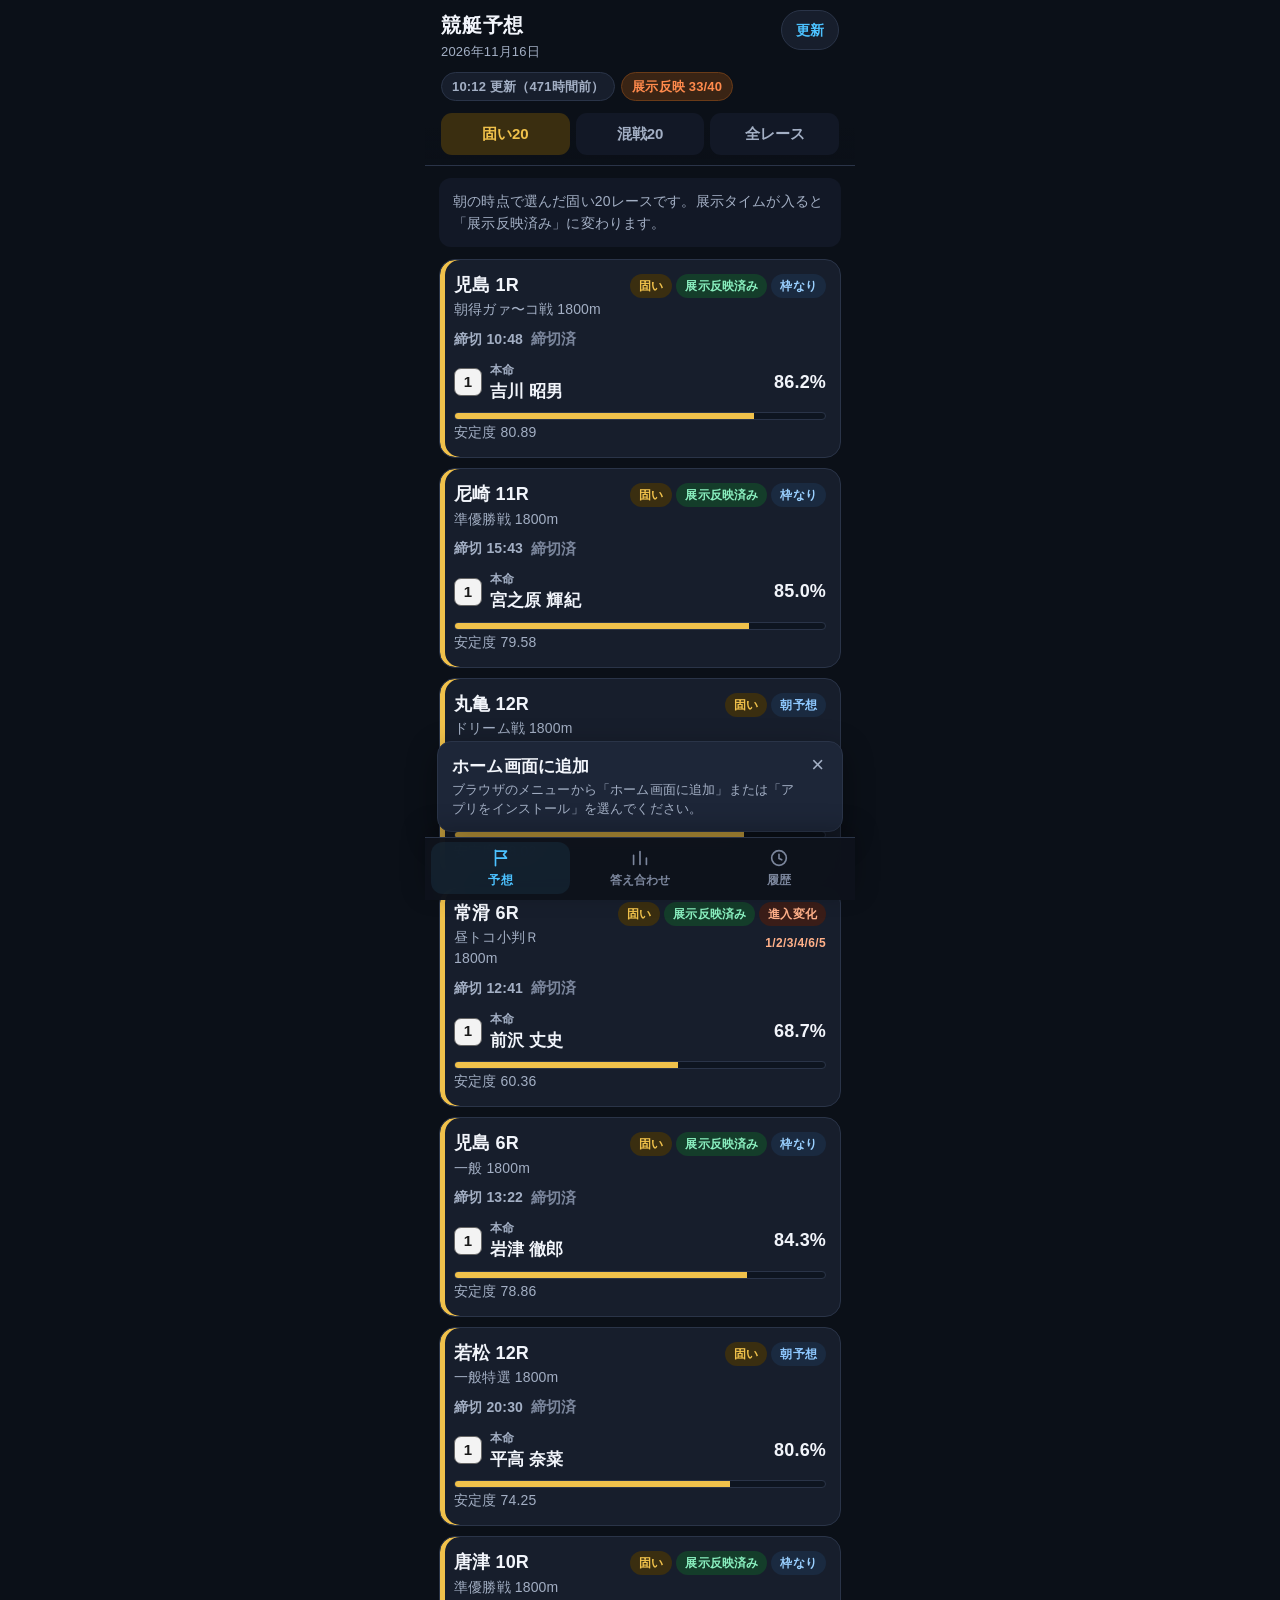
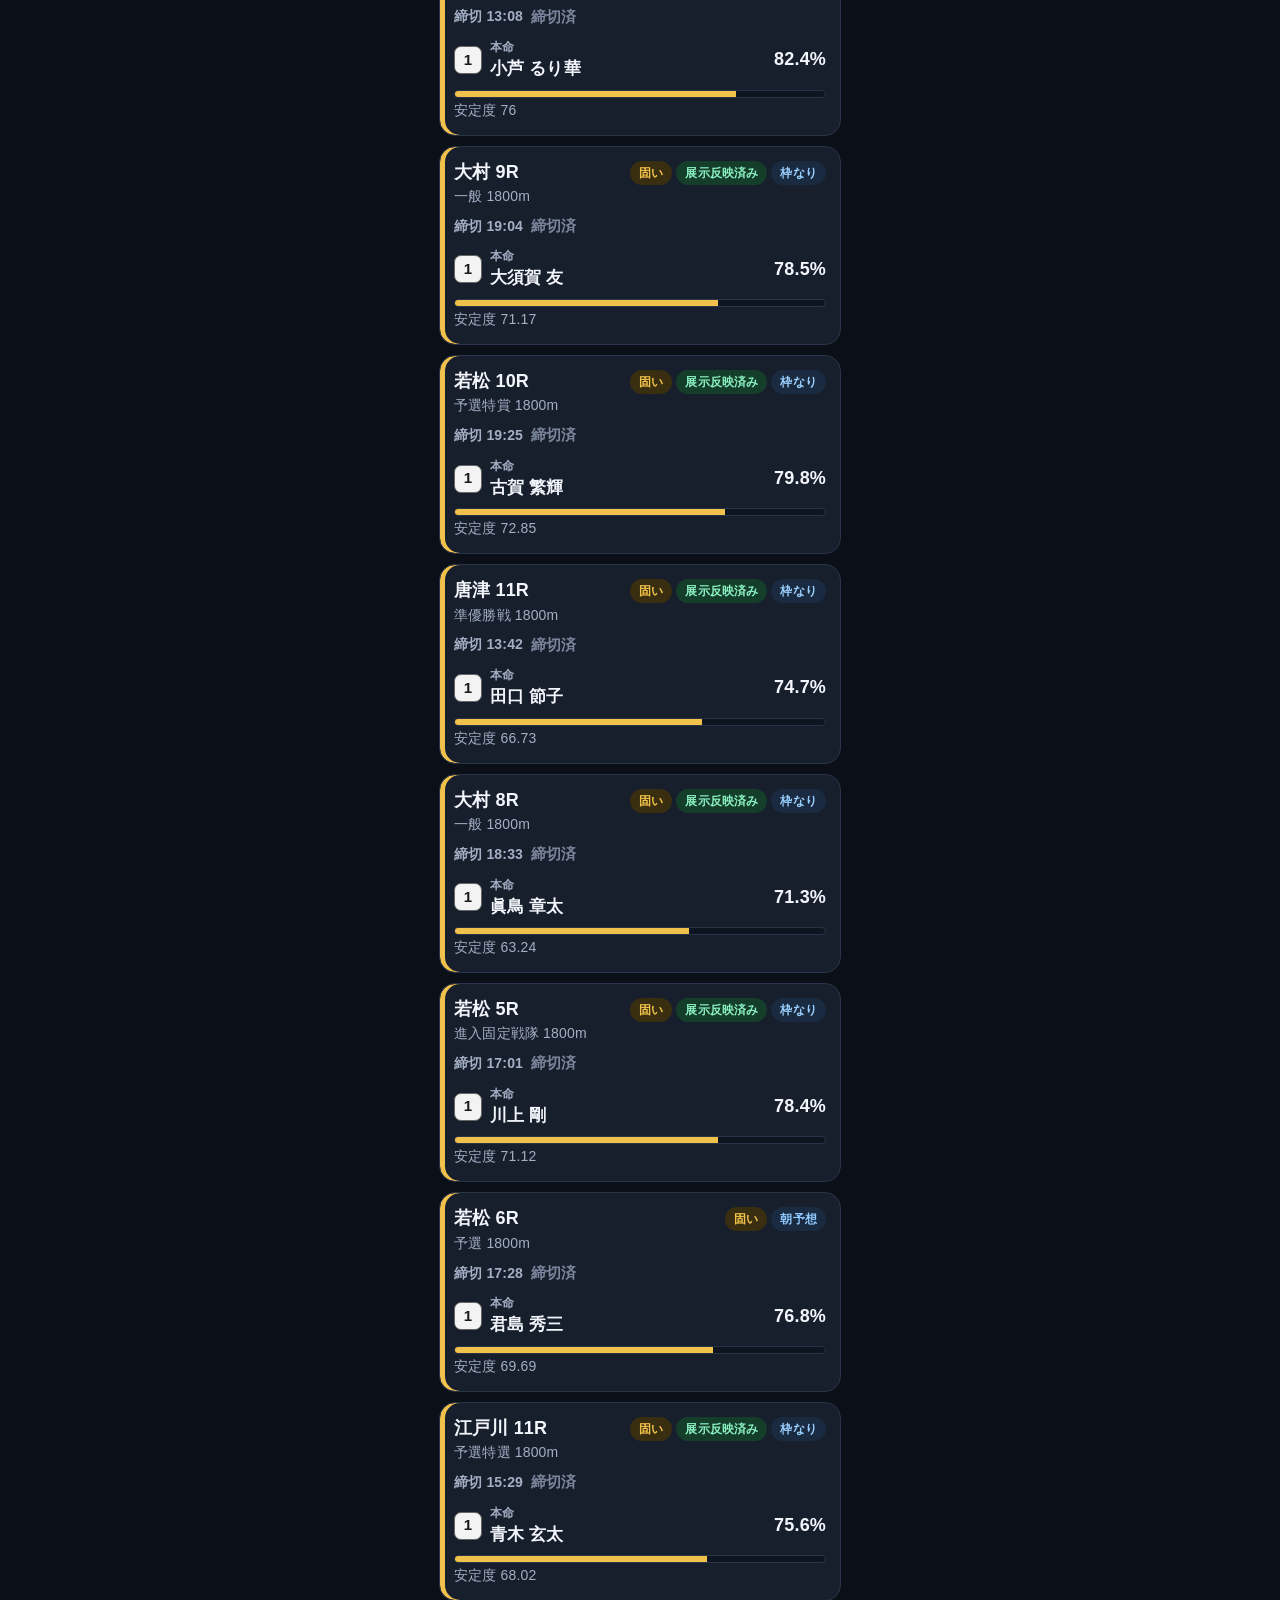
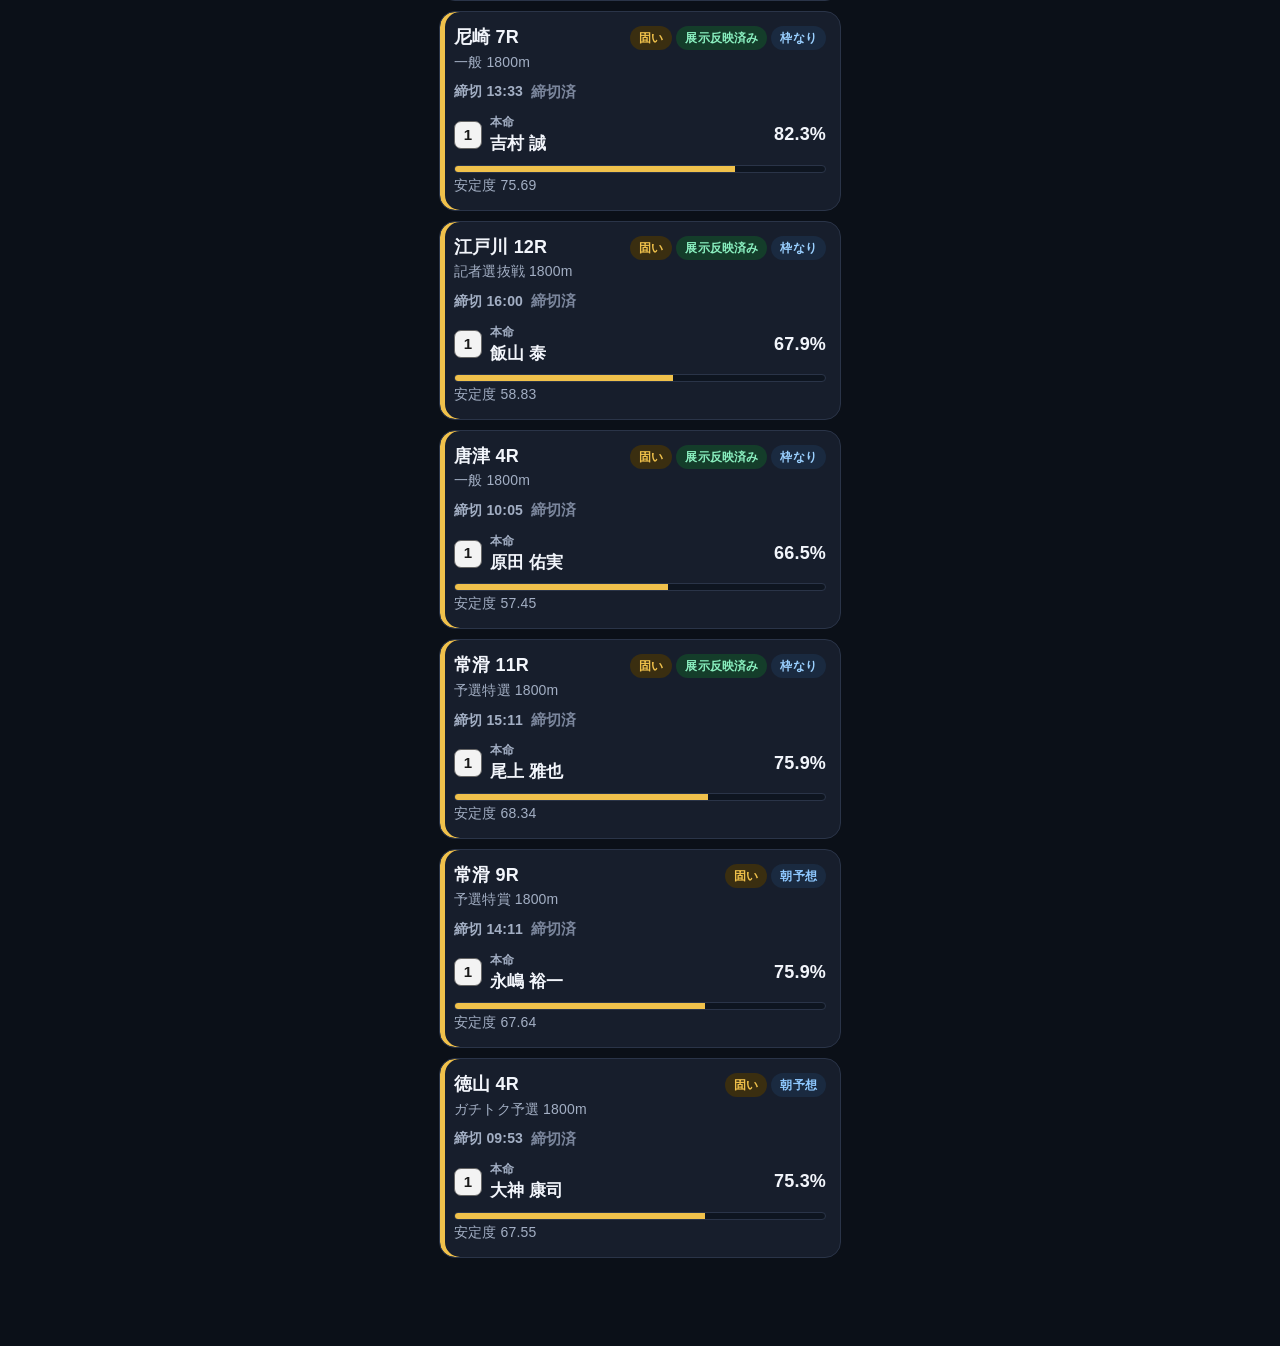
==== index.html @ 57f702c6 "deploy 2026-11-16 19:12 JST" ====
<!DOCTYPE html>
<html lang="ja">
<head>
<meta charset="UTF-8">
<meta name="viewport" content="width=device-width,initial-scale=1,viewport-fit=cover">
<meta name="theme-color" content="#0b1018">
<meta name="robots" content="noindex, nofollow, noarchive">
<meta name="googlebot" content="noindex, nofollow, noarchive">
<meta name="apple-mobile-web-app-capable" content="yes">
<meta name="apple-mobile-web-app-status-bar-style" content="black-translucent">
<meta name="apple-mobile-web-app-title" content="競艇予想">
<meta name="mobile-web-app-capable" content="yes">
<meta name="description" content="競艇の当日予想と答え合わせ">
<link rel="manifest" href="manifest.webmanifest">
<link rel="apple-touch-icon" href="icons/apple-touch-icon.png">
<link rel="icon" type="image/png" sizes="192x192" href="icons/icon-192.png">
<title>競艇予想</title>
<link rel="stylesheet" href="styles.css">
</head>
<body>
<div class="app">
  <header class="top" id="top">
    <div class="brand">
      <div>
        <h1 id="pageTitle">競艇予想</h1>
        <div class="date" id="dateLabel"></div>
      </div>
      <button type="button" class="refresh" id="refreshBtn" aria-label="最新に更新">更新</button>
    </div>
    <div class="status-row" id="statusRow"></div>
    <div class="segments" id="segments" hidden>
      <button type="button" data-seg="solid" class="on">固い20</button>
      <button type="button" data-seg="mixed">混戦20</button>
      <button type="button" data-seg="all">全レース</button>
    </div>
  </header>
  <main id="main"></main>
  <div class="install" id="installBanner" hidden>
    <div>
      <strong>ホーム画面に追加</strong>
      <div class="install-how" id="installHow"></div>
    </div>
    <button type="button" class="install-x" id="installClose" aria-label="閉じる">×</button>
  </div>
  <nav class="tabbar" aria-label="メインメニュー">
    <a href="#/" class="tab on" data-tab="yoso">
      <svg viewBox="0 0 24 24" aria-hidden="true"><path d="M6 3.5v17" fill="none" stroke="currentColor" stroke-width="1.8" stroke-linecap="round"/><path d="M6 4.5h12l-3.2 3.8 3.2 3.8H6" fill="none" stroke="currentColor" stroke-width="1.8" stroke-linejoin="round"/></svg>
      <span>予想</span>
    </a>
    <a href="#/report" class="tab" data-tab="report">
      <svg viewBox="0 0 24 24" aria-hidden="true"><path d="M5 19V9m7 10V5m7 14v-7" fill="none" stroke="currentColor" stroke-width="1.8" stroke-linecap="round"/></svg>
      <span>答え合わせ</span>
    </a>
    <a href="#/history" class="tab" data-tab="history">
      <svg viewBox="0 0 24 24" aria-hidden="true"><circle cx="12" cy="12" r="8" fill="none" stroke="currentColor" stroke-width="1.8"/><path d="M12 8v4.5l3 1.5" fill="none" stroke="currentColor" stroke-width="1.8" stroke-linecap="round" stroke-linejoin="round"/></svg>
      <span>履歴</span>
    </a>
  </nav>
</div>
<script src="app.js" defer></script>
</body>
</html>
---- styles.css ----
:root{
  --bg:#0b1018; --bg2:#121826; --card:#171e2c; --card2:#1d2638;
  --line:#2a3448; --txt:#f2f5fb; --muted:#a3afc4; --dim:#7b869c;
  --acc:#4cc2ff; --gold:#f0c14b; --lilac:#d7b3ff; --ok:#3dce8a; --warn:#ff8a4c; --bad:#ff5d6c;
  --hard-bg:#3a2e10; --mix-bg:#2a2238; --exh-bg:#143d2a; --am-bg:#1a2a40;
  --tab-h:calc(60px + env(safe-area-inset-bottom,0px));
}
*{box-sizing:border-box;-webkit-tap-highlight-color:transparent}
/* hide attr */[hidden]{display:none!important}
html,body{margin:0;padding:0;background:var(--bg);color:var(--txt);
  font-family:-apple-system,BlinkMacSystemFont,"Hiragino Sans","Hiragino Kaku Gothic ProN","Noto Sans JP",sans-serif;
  font-size:17px;line-height:1.5;letter-spacing:.01em}
body{padding-bottom:var(--tab-h)}
a{color:var(--acc);text-decoration:none}
button,a.tab{font:inherit;color:inherit}
.app{max-width:430px;margin:0 auto;min-height:100vh;position:relative}

/* header */
header.top{position:sticky;top:0;z-index:30;
  background:linear-gradient(180deg,#0b1018 76%,rgba(11,16,24,.86));
  padding:calc(10px + env(safe-area-inset-top,0px)) 16px 0;
  border-bottom:1px solid var(--line)}
.brand{display:flex;align-items:flex-start;justify-content:space-between;gap:10px}
.brand h1{font-size:20px;margin:0;letter-spacing:.04em;font-weight:800}
.brand .date{color:var(--muted);font-size:13px;margin-top:2px}
.refresh{background:var(--card);border:1px solid var(--line);color:var(--acc);
  border-radius:999px;padding:8px 14px;font-size:14px;font-weight:700;cursor:pointer;min-height:40px}
.refresh:active{background:var(--card2)}
.refresh.busy{opacity:.6}
.status-row{display:flex;flex-wrap:wrap;gap:6px;margin:10px 0 8px;min-height:0}
.status-row:empty{display:none;margin:0}
.chip{display:inline-flex;align-items:center;gap:4px;border-radius:999px;
  padding:4px 10px;font-size:13px;font-weight:700;background:var(--card);border:1px solid var(--line);color:var(--muted)}
.chip.ok{background:var(--exh-bg);border-color:#1e5a3e;color:#8af0c0}
.chip.warn{background:#3a2414;border-color:#6a3b18;color:var(--warn)}

/* segments */
.segments{display:flex;gap:6px;padding:4px 0 10px}
.segments button{flex:1;min-height:42px;border:0;border-radius:11px;background:var(--bg2);
  color:var(--muted);font-size:15px;font-weight:800;cursor:pointer}
.segments button.on[data-seg="solid"]{background:var(--hard-bg);color:var(--gold)}
.segments button.on[data-seg="mixed"]{background:var(--mix-bg);color:var(--lilac)}
.segments button.on[data-seg="all"]{background:#1a2a40;color:var(--acc)}

main{padding:12px 14px 18px}
.empty{color:var(--muted);text-align:center;padding:36px 12px;font-size:16px}

/* cards */
.card{background:var(--card);border:1px solid var(--line);border-radius:16px;padding:14px;margin:0 0 10px;position:relative;overflow:hidden}
.card.tap{cursor:pointer}
.card.tap:active{background:var(--card2)}
.card.solid{box-shadow:inset 5px 0 0 var(--gold)}
.card.mixed{box-shadow:inset 5px 0 0 var(--lilac)}
.row{display:flex;align-items:flex-start;justify-content:space-between;gap:8px}
.kicker{font-size:12px;color:var(--muted);letter-spacing:.04em}
.title{font-weight:800;font-size:18px;line-height:1.3}
.sub{color:var(--muted);font-size:14px;margin-top:2px}
h2.sec{font-size:13px;margin:18px 0 8px;color:var(--muted);font-weight:800;letter-spacing:.1em}

/* badges */
.badge{display:inline-flex;align-items:center;border-radius:999px;padding:3px 9px;font-size:12px;font-weight:800;white-space:nowrap}
.badges{display:flex;flex-wrap:wrap;gap:4px;justify-content:flex-end}
.b-hard{background:var(--hard-bg);color:var(--gold)}
.b-mix{background:var(--mix-bg);color:var(--lilac)}
.b-exh{background:var(--exh-bg);color:#8af0c0}
.b-am{background:var(--am-bg);color:#8ec8ff}
.b-live{background:#143d2a;color:#6eebb0}
.b-end{background:#2a3140;color:#9aa6bc}
.b-shift{background:#3a1d18;color:#ffb089}
.b-waku{background:#1a2a40;color:#9ad0ff}
.entry-ord{font-variant-numeric:tabular-nums;font-size:12px;color:#ffb089;margin-top:4px;letter-spacing:.03em;font-weight:700}
.duo{display:grid;grid-template-columns:1fr 1fr;gap:8px;margin:10px 0}
.scen{background:var(--bg2);border:1px solid var(--line);border-radius:12px;padding:10px}
.scen .k{font-size:11px;color:var(--muted);font-weight:800;letter-spacing:.06em;margin-bottom:6px}
.scen.on-official{border-color:#2a6a4a}
.scen .picks{gap:4px;margin-top:4px}
.scen .pick{padding:6px 4px}
.scen .bar-row{margin:5px 0;gap:4px}
.scen .bar-row .meta{width:72px;font-size:11px}
.scen .combo{gap:4px;margin:4px 0}
.scen .combo .lab{width:64px;font-size:12px}
.moved{font-size:13px;color:#ffb089;margin:8px 0;line-height:1.5;font-weight:700}
.fcard.shifted{border-color:#6a3b18}
.entry-line{margin-top:6px;font-size:13px;color:#ffb089;font-variant-numeric:tabular-nums;font-weight:700}
.fgrid-am{grid-template-columns:1fr;margin-bottom:8px}
.b-soon{background:#3a2414;color:var(--warn)}
.b-now{background:#4a1820;color:#ff8a9a}

/* deadline */
.deadline{display:flex;align-items:center;gap:8px;margin-top:8px;font-weight:800}
.deadline .clock{font-size:18px;font-variant-numeric:tabular-nums}
.deadline .clock.soon{color:var(--warn)}
.deadline .clock.now{color:var(--bad)}
.deadline .clock.live{color:var(--ok)}
.deadline .clock.done{color:var(--dim);font-weight:700;font-size:15px}
.deadline .when{color:var(--muted);font-size:14px;font-weight:600}

/* waku + picks */
.waku{display:inline-flex;width:28px;height:28px;border-radius:7px;align-items:center;justify-content:center;
  font-weight:800;font-size:15px;vertical-align:middle;flex-shrink:0}
.honmei{display:flex;align-items:center;gap:8px;margin-top:10px}
.honmei .who{font-size:17px;font-weight:800}
.honmei .lbl{font-size:12px;color:var(--muted);font-weight:700}
.honmei .pct{margin-left:auto;font-weight:800;font-variant-numeric:tabular-nums;font-size:18px;color:var(--txt)}
.picks{display:flex;gap:8px;margin-top:10px}
.pick{flex:1;background:var(--bg2);border-radius:12px;padding:8px 6px;text-align:center}
.pick .lbl{font-size:11px;color:var(--muted);font-weight:700;letter-spacing:.06em}
.pick .who{font-size:12px;margin-top:2px;color:var(--muted);white-space:nowrap;overflow:hidden;text-overflow:ellipsis}

/* bars */
.bar-row{display:flex;align-items:center;gap:8px;margin:8px 0}
.bar-row .meta{width:118px;flex-shrink:0;font-size:14px;white-space:nowrap;overflow:hidden;text-overflow:ellipsis;font-weight:700}
.track{flex:1;height:20px;background:#0e1520;border-radius:10px;overflow:hidden;border:1px solid var(--line)}
.track>span{display:block;height:100%;border-radius:10px}
.pct{width:52px;text-align:right;font-variant-numeric:tabular-nums;font-size:15px;font-weight:800}
.combo{display:flex;align-items:center;gap:8px;margin:7px 0}
.combo .lab{width:86px;font-weight:800;font-variant-numeric:tabular-nums;font-size:16px}
.scorebar{height:8px;background:#0e1520;border-radius:6px;overflow:hidden;margin-top:8px;border:1px solid var(--line)}
.scorebar>span{display:block;height:100%}

/* race detail */
.back{display:inline-flex;align-items:center;color:var(--acc);font-size:16px;font-weight:700;
  margin:0 0 10px;cursor:pointer;background:none;border:0;padding:6px 0;min-height:40px}
.gauge-wrap{display:flex;align-items:center;gap:12px;margin:8px 0 4px}
.gauge-wrap .txt .big{font-size:24px;font-weight:800}
.note{font-size:14px;color:var(--acc);margin:8px 0;line-height:1.5}
.metric,.panel{background:var(--bg2);border-radius:12px;padding:12px 14px;font-size:14px;color:var(--muted);margin-bottom:12px;line-height:1.6}
.tech{font-size:13px;color:var(--muted)}
table.ent{width:100%;border-collapse:collapse;font-size:13px}
table.ent th{text-align:left;color:var(--dim);font-weight:700;padding:6px 4px;border-bottom:1px solid var(--line);font-size:12px}
table.ent td{padding:9px 4px;border-bottom:1px solid var(--line);vertical-align:top}
table.ent tr:last-child td{border-bottom:0}
.disc{font-size:12px;color:var(--dim);line-height:1.55;margin-top:18px;padding-top:12px;border-top:1px solid var(--line)}

/* stats */
.grid{display:grid;grid-template-columns:1fr 1fr;gap:8px;margin-bottom:10px}
.stat{background:var(--card);border:1px solid var(--line);border-radius:14px;padding:12px}
.stat .k{font-size:12px;color:var(--muted);font-weight:700}
.stat .n{font-size:12px;color:var(--dim)}
.stat .v{font-size:26px;font-weight:800;margin-top:4px;font-variant-numeric:tabular-nums;letter-spacing:-.02em}
.stat .s{font-size:13px;color:var(--muted);margin-top:4px;line-height:1.5}
.stat.wide{grid-column:1/-1}
table.plain{width:100%;border-collapse:collapse;font-size:14px}
table.plain th,table.plain td{text-align:left;padding:8px 4px;border-bottom:1px solid var(--line)}
table.plain th{color:var(--dim);font-weight:700;font-size:12px}
table.plain td{font-variant-numeric:tabular-nums}
.hit{color:var(--ok);font-weight:800}
.miss{color:var(--bad);font-weight:800}
.dim{color:var(--muted)}
.mark{font-weight:800}
.ok{color:var(--ok)} .ng{color:var(--bad)}

/* focus result cards */
.fcard{background:var(--card);border:1px solid var(--line);border-radius:16px;padding:14px;margin:0 0 10px}
.fcard.solid{box-shadow:inset 5px 0 0 var(--gold)}
.fcard.mixed{box-shadow:inset 5px 0 0 var(--lilac)}
.fresult{margin:10px 0;font-size:15px;line-height:1.5;background:#101725;border-radius:10px;padding:10px 12px}
.fresult strong{font-size:20px}
.fgrid{display:grid;grid-template-columns:1fr 1fr;gap:8px}
.fcol{background:#101725;border-radius:10px;padding:10px;font-size:13px;line-height:1.55}
.fcol .k{font-size:12px;color:var(--muted);font-weight:800;letter-spacing:.04em;margin-bottom:4px}
.chg{margin-top:8px;font-size:14px;color:var(--gold);font-weight:700}

/* venue group */
.venue-h{display:flex;align-items:center;justify-content:space-between;margin:16px 2px 8px}
.venue-h .title{font-size:17px}

/* history */
.day-card .v{font-size:22px}

/* tab bar */
.tabbar{position:fixed;left:50%;transform:translateX(-50%);bottom:0;width:100%;max-width:430px;z-index:40;
  display:flex;background:rgba(14,18,28,.96);backdrop-filter:blur(12px);
  border-top:1px solid var(--line);padding:4px 6px calc(6px + env(safe-area-inset-bottom,0px));
  box-shadow:0 -8px 24px rgba(0,0,0,.25)}
.tabbar .tab{flex:1;display:flex;flex-direction:column;align-items:center;justify-content:center;gap:2px;
  min-height:52px;color:var(--dim);font-size:12px;font-weight:800;text-decoration:none;border-radius:12px}
.tabbar .tab svg{width:22px;height:22px}
.tabbar .tab.on{color:var(--acc);background:rgba(76,194,255,.08)}

/* install */
.install{position:fixed;left:50%;transform:translateX(-50%);bottom:calc(var(--tab-h) + 8px);
  width:calc(100% - 24px);max-width:406px;z-index:35;
  background:var(--card2);border:1px solid var(--line);border-radius:14px;padding:12px 14px;
  display:flex;gap:8px;align-items:flex-start;box-shadow:0 10px 30px rgba(0,0,0,.4)}
.install[hidden]{display:none!important}
.install-how{font-size:13px;color:var(--muted);margin-top:2px;line-height:1.45}
.install-x{background:none;border:0;color:var(--muted);font-size:22px;cursor:pointer;padding:0 4px;line-height:1}

.updated{font-size:12px;color:var(--dim)}

.day-card .stats{font-size:13px;color:var(--muted);margin-top:4px;display:flex;flex-wrap:wrap;gap:0 10px}
.day-card .side{text-align:right;flex-shrink:0}
.day-card .v{font-size:22px;font-weight:800;font-variant-numeric:tabular-nums}
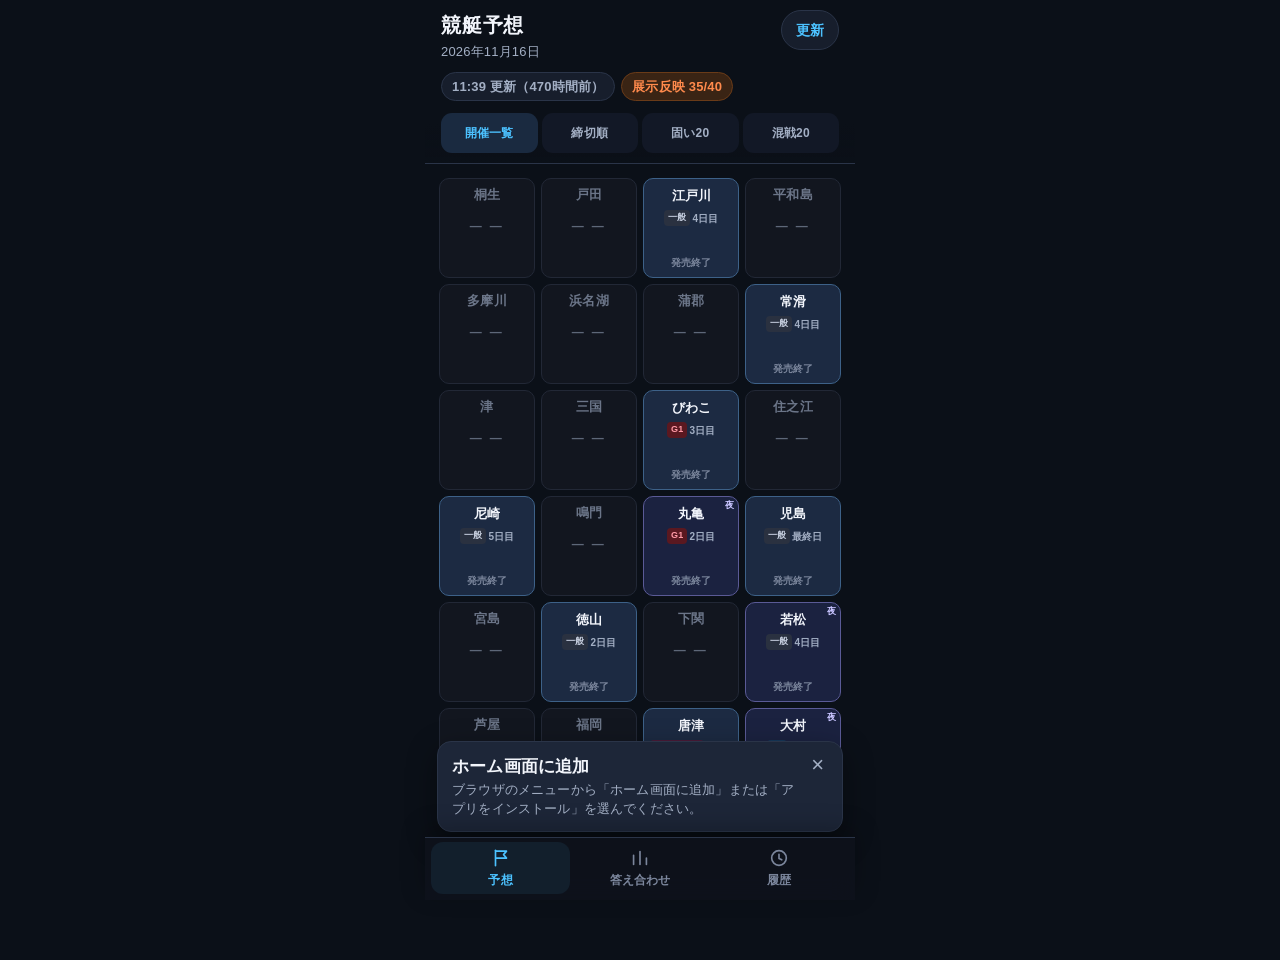
==== commit 41c714de: "deploy 2026-11-16 20:46 JST" ====
--- a/index.html
+++ b/index.html
@@ -29,9 +29,10 @@
     </div>
     <div class="status-row" id="statusRow"></div>
     <div class="segments" id="segments" hidden>
-      <button type="button" data-seg="solid" class="on">固い20</button>
+      <button type="button" data-seg="meet" class="on">開催一覧</button>
+      <button type="button" data-seg="close">締切順</button>
+      <button type="button" data-seg="solid">固い20</button>
       <button type="button" data-seg="mixed">混戦20</button>
-      <button type="button" data-seg="all">全レース</button>
     </div>
   </header>
   <main id="main"></main>
--- a/styles.css
+++ b/styles.css
@@ -35,12 +35,13 @@
 .chip.warn{background:#3a2414;border-color:#6a3b18;color:var(--warn)}
 
 /* segments */
-.segments{display:flex;gap:6px;padding:4px 0 10px}
-.segments button{flex:1;min-height:42px;border:0;border-radius:11px;background:var(--bg2);
-  color:var(--muted);font-size:15px;font-weight:800;cursor:pointer}
+.segments{display:flex;gap:4px;padding:4px 0 10px}
+.segments button{flex:1;min-height:40px;border:0;border-radius:11px;background:var(--bg2);
+  color:var(--muted);font-size:12px;font-weight:800;cursor:pointer;padding:0 2px;letter-spacing:.02em}
 .segments button.on[data-seg="solid"]{background:var(--hard-bg);color:var(--gold)}
 .segments button.on[data-seg="mixed"]{background:var(--mix-bg);color:var(--lilac)}
-.segments button.on[data-seg="all"]{background:#1a2a40;color:var(--acc)}
+.segments button.on[data-seg="meet"]{background:#1a2a40;color:var(--acc)}
+.segments button.on[data-seg="close"]{background:#1a2a40;color:#9ad0ff}
 
 main{padding:12px 14px 18px}
 .empty{color:var(--muted);text-align:center;padding:36px 12px;font-size:16px}
@@ -192,3 +193,36 @@
 .day-card .stats{font-size:13px;color:var(--muted);margin-top:4px;display:flex;flex-wrap:wrap;gap:0 10px}
 .day-card .side{text-align:right;flex-shrink:0}
 .day-card .v{font-size:22px;font-weight:800;font-variant-numeric:tabular-nums}
+
+/* 開催一覧 grid */
+.meet-grid{display:grid;grid-template-columns:repeat(4,minmax(0,1fr));gap:6px;margin:2px 0 10px}
+.vtile{appearance:none;-webkit-appearance:none;border:1px solid var(--line);border-radius:10px;
+  padding:8px 5px 8px;min-height:100px;background:var(--card);color:inherit;
+  display:flex;flex-direction:column;align-items:center;justify-content:flex-start;position:relative;overflow:hidden;
+  text-align:center;font:inherit;width:100%;box-shadow:none}
+.vtile.off{background:#12161f;color:var(--dim);border-color:#222836}
+.vtile.off .vn{color:#6b7588}
+.vdash{letter-spacing:.2em;font-size:12px;color:#5d6778;margin-top:14px;font-weight:700}
+.vtile.on{background:#1c2a42;border-color:#3d6188;cursor:pointer}
+.vtile.on:active{background:#243656}
+.vtile.night{background:#1b2240;border-color:#5a5a96}
+.vtile.ended .vnext{color:var(--dim)}
+.vtile .vn{font-weight:800;font-size:13px;line-height:1.2;max-width:100%;overflow:hidden;text-overflow:ellipsis;white-space:nowrap}
+.vtop{display:flex;align-items:center;justify-content:center;width:100%;min-height:18px;padding:0 10px}
+.moon{position:absolute;top:4px;right:4px;font-size:9px;color:#c8c4ff;line-height:1;font-weight:800;letter-spacing:.04em;padding:0}
+.vmeta{display:flex;flex-wrap:wrap;gap:2px;justify-content:center;align-items:center;margin:5px 0 4px;min-height:16px}
+.vnext{font-size:10px;font-weight:800;font-variant-numeric:tabular-nums;line-height:1.3;color:#d6deee;margin-top:auto}
+.vnext.done{color:var(--dim);font-weight:700}
+.day{font-size:10px;color:var(--muted);font-weight:700}
+.gbadge{display:inline-flex;align-items:center;border-radius:4px;padding:1px 4px;font-size:9px;font-weight:800;letter-spacing:.02em;white-space:nowrap}
+.g-sg{background:#5a3a10;color:#ffd978}
+.g-g1{background:#5a1820;color:#ff9aa6}
+.g-g2{background:#5a3a18;color:#ffc07a}
+.g-g3{background:#16385a;color:#8ec8ff}
+.g-venus{background:#4a1a38;color:#ffb3d9}
+.g-rookie{background:#143d32;color:#8af0c0}
+.g-ippan,.g-other{background:#2a3140;color:#c5cddd}
+.venue-head{margin:0 0 12px}
+.pcts{display:flex;flex-direction:column;align-items:flex-end;min-width:70px;flex-shrink:0}
+.pcts .p2{font-size:11px;color:var(--muted);font-weight:700;width:auto}
+.p2line{margin-top:8px;font-size:14px;font-weight:700;display:flex;align-items:center;gap:6px}
